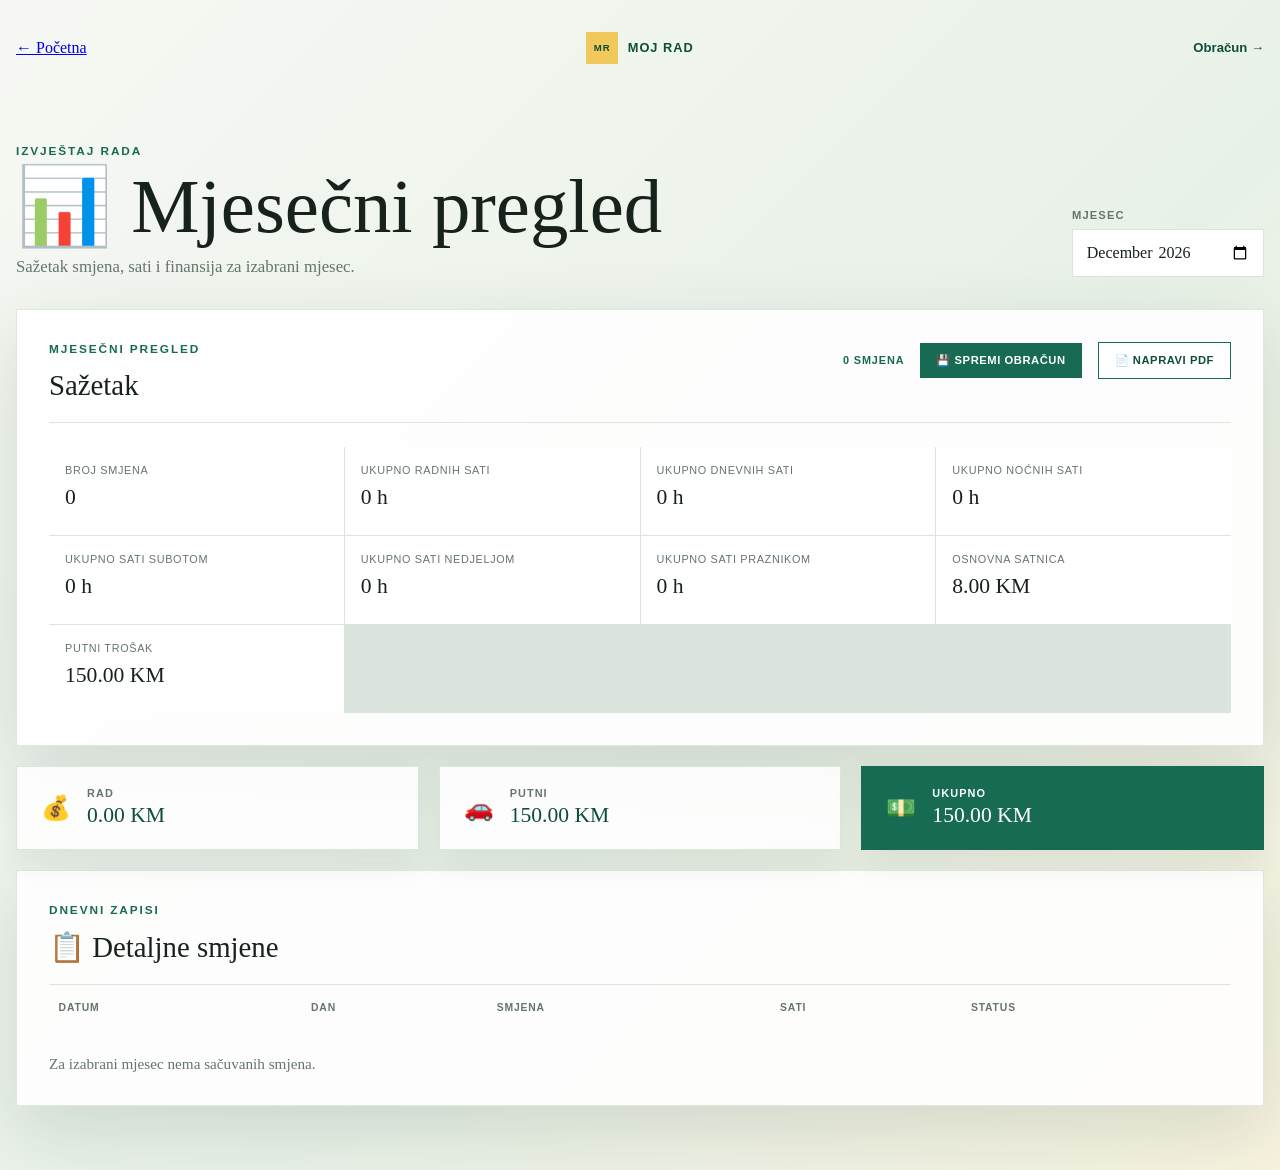
==== mjesecni-pregled/mjesecni-pregled.html @ 94fb5aa7 "Initial baseline before Smart unos implementation" ====
<!doctype html>
<html lang="bs">
<head>
  <meta charset="utf-8">
  <meta name="viewport" content="width=device-width, initial-scale=1">
  <meta name="description" content="Mjesečni pregled rada aplikacije Moj Rad">
  <title>Mjesečni pregled | Moj Rad</title>
  <link rel="stylesheet" href="../css/style.css">
  <link rel="stylesheet" href="mjesecni-pregled.css">
</head>
<body class="monthly-page">
  <main class="monthly-shell">
    <header class="monthly-topbar">
      <a class="back-link" href="../index.html" aria-label="Nazad na početnu stranicu">← <span>Početna</span></a>
      <div class="topbar-brand"><span class="brand-dot" aria-hidden="true">MR</span><span>Moj Rad</span></div>
      <a class="calculation-shortcut" href="../obracun/obracun.html">Obračun →</a>
    </header>

    <section class="monthly-heading" aria-labelledby="monthly-title">
      <div><p class="eyebrow">Izvještaj rada</p><h1 id="monthly-title">📊 Mjesečni pregled</h1><p>Sažetak smjena, sati i finansija za izabrani mjesec.</p></div>
      <label class="month-picker" for="month-select">Mjesec <input id="month-select" type="month"></label>
    </section>

    <section class="summary-card" aria-labelledby="summary-title">
      <div class="section-heading"><div><p class="eyebrow">Mjesečni pregled</p><h2 id="summary-title">Sažetak</h2></div><div class="summary-actions"><span id="shift-count"></span><button class="save-calculation" id="save-calculation" type="button">💾 Spremi obračun</button><button class="pdf-calculation" id="pdf-calculation" type="button">📄 Napravi PDF</button></div></div>
      <div class="summary-grid" id="summary-grid"></div>
    </section>

    <section class="finance-strip" aria-label="Brzi finansijski pregled">
      <article class="finance-card"><span aria-hidden="true">💰</span><div><p>Rad</p><strong id="work-total">0,00 KM</strong></div></article>
      <article class="finance-card"><span aria-hidden="true">🚗</span><div><p>Putni</p><strong id="travel-total">0,00 KM</strong></div></article>
      <article class="finance-card finance-total"><span aria-hidden="true">💵</span><div><p>Ukupno</p><strong id="payment-total">0,00 KM</strong></div></article>
    </section>

    <section class="details-card" aria-labelledby="details-title">
      <div class="section-heading"><div><p class="eyebrow">Dnevni zapisi</p><h2 id="details-title">📋 Detaljne smjene</h2></div></div>
      <div class="table-wrap"><table><thead><tr><th>Datum</th><th>Dan</th><th>Smjena</th><th>Sati</th><th>Status</th></tr></thead><tbody id="details-body"></tbody></table></div>
      <p class="empty-month" id="empty-month">Za izabrani mjesec nema sačuvanih smjena.</p>
    </section>
  </main>
  <dialog id="update-dialog" class="action-dialog">
    <p>Ovaj mjesec već postoji u Historiji. Želiš li ga ažurirati?</p>
    <div><button id="confirm-update" class="dialog-primary" type="button">Ažuriraj</button><button id="cancel-update" type="button">Odustani</button></div>
  </dialog>
  <script src="../praznici/praznici.js"></script>
  <script src="../podaci/smjene.js"></script>
  <script src="../podaci/obracun-konfiguracija.js"></script>
  <script src="../podaci/obracun-jezgro.js"></script>
  <script src="../podaci/historija.js"></script>
  <script src="mjesecni-pregled.js"></script>
</body>
</html>
---- css/style.css ----
:root {
  color-scheme: light;
  --ink: #17221d;
  --muted: #65756c;
  --paper: #f7f8f3;
  --panel: #ffffff;
  --green: #176b52;
  --green-dark: #0e4d3b;
  --yellow: #f0c95a;
  --line: #dce5dd;
  --shadow: 0 24px 70px rgba(23, 55, 40, 0.14);
}

* { box-sizing: border-box; }

html, body { min-height: 100%; }

body {
  margin: 0;
  background: var(--paper);
  color: var(--ink);
  font-family: Georgia, 'Times New Roman', serif;
}

button, a { font: inherit; }

.home-page {
  background:
    radial-gradient(circle at 14% 16%, rgba(240, 201, 90, 0.32), transparent 27rem),
    linear-gradient(135deg, #f7f8f3 0%, #e5f0e7 100%);
}

.home-shell {
  display: grid;
  min-height: 100vh;
  place-items: center;
  padding: 2rem;
}

.welcome-panel {
  width: min(100%, 34rem);
  padding: clamp(2.5rem, 8vw, 5rem) clamp(1.5rem, 7vw, 4.5rem);
  text-align: center;
  background: rgba(255, 255, 255, 0.82);
  border: 1px solid rgba(255, 255, 255, 0.9);
  box-shadow: var(--shadow);
  backdrop-filter: blur(10px);
}

.brand-mark {
  display: grid;
  width: 3.5rem;
  height: 3.5rem;
  margin: 0 auto 2.5rem;
  place-items: center;
  background: var(--yellow);
  color: var(--green-dark);
  font: 700 1rem/1 Arial, sans-serif;
  letter-spacing: 0.08em;
}

.eyebrow {
  margin: 0 0 0.8rem;
  color: var(--green);
  font: 700 0.74rem/1.2 Arial, sans-serif;
  letter-spacing: 0.16em;
  text-transform: uppercase;
}

h1, h2, p { margin-top: 0; }

h1 {
  margin-bottom: 0.6rem;
  font-size: clamp(3.2rem, 12vw, 5.6rem);
  line-height: 0.95;
  font-weight: 400;
}

.subtitle {
  margin-bottom: 2.8rem;
  color: var(--muted);
  font-size: 1.15rem;
}

.menu-button {
  min-width: 13rem;
  padding: 1rem 1.4rem;
  border: 0;
  background: var(--green);
  color: white;
  cursor: pointer;
  font: 700 0.9rem/1 Arial, sans-serif;
  letter-spacing: 0.08em;
  transition: background 160ms ease, transform 160ms ease;
}

.menu-button:hover, .menu-button:focus-visible { background: var(--green-dark); }
.menu-button:active { transform: translateY(2px); }

.menu-backdrop {
  position: fixed;
  inset: 0;
  background: rgba(14, 35, 27, 0.35);
}

.app-menu {
  position: fixed;
  top: 0;
  right: 0;
  width: min(100%, 25rem);
  min-height: 100vh;
  padding: 2rem;
  background: var(--panel);
  box-shadow: -18px 0 48px rgba(23, 55, 40, 0.16);
  animation: slide-in 180ms ease-out;
}

.menu-header {
  display: flex;
  align-items: flex-start;
  justify-content: space-between;
  gap: 1rem;
  padding-bottom: 2rem;
  border-bottom: 1px solid var(--line);
}

h2 { margin-bottom: 0; font-size: 2rem; font-weight: 400; }

.icon-button {
  width: 2.5rem;
  height: 2.5rem;
  border: 1px solid var(--line);
  background: transparent;
  color: var(--ink);
  cursor: pointer;
  font: 400 1.7rem/1 Arial, sans-serif;
}

nav { display: grid; gap: 0.65rem; padding-top: 1.5rem; }

.menu-link {
  display: flex;
  align-items: center;
  gap: 0.8rem;
  padding: 1rem;
  color: var(--ink);
  text-decoration: none;
  font-size: 1.05rem;
  transition: background 160ms ease, color 160ms ease;
}

.menu-link:hover, .menu-link:focus-visible { background: #edf4ed; color: var(--green-dark); }
.menu-link-muted { color: var(--muted); }

@keyframes slide-in { from { transform: translateX(2rem); opacity: 0; } to { transform: translateX(0); opacity: 1; } }

@media (max-width: 30rem) {
  .home-shell { padding: 1rem; }
  .welcome-panel { padding-top: 3rem; padding-bottom: 3rem; }
  .app-menu { padding: 1.5rem; }
}
---- mjesecni-pregled/mjesecni-pregled.css ----
.monthly-page { min-height: 100vh; background: linear-gradient(135deg, #f7f8f3 0%, #e8f1e8 58%, #f8f3df 100%); }
.monthly-shell { width: min(100% - 2rem, 78rem); margin: 0 auto; padding: 1.5rem 0 4rem; }
.monthly-topbar { display: flex; align-items: center; justify-content: space-between; min-height: 3rem; }
.topbar-brand { display: flex; align-items: center; gap: 0.6rem; color: var(--green-dark); font: 700 0.8rem/1 Arial, sans-serif; letter-spacing: 0.08em; text-transform: uppercase; }
.brand-dot { display: grid; width: 2rem; height: 2rem; place-items: center; background: var(--yellow); font-size: 0.6rem; }
.calculation-shortcut { color: var(--green-dark); font: 700 0.82rem/1 Arial, sans-serif; text-decoration: none; }
.calculation-shortcut:hover, .calculation-shortcut:focus-visible { color: var(--green); text-decoration: underline; }
.monthly-heading { display: flex; align-items: end; justify-content: space-between; gap: 2rem; margin: 4.5rem 0 2rem; }
.monthly-heading h1 { margin-bottom: 0.8rem; font-size: clamp(2.7rem, 7vw, 4.8rem); }
.monthly-heading p:last-child { margin-bottom: 0; color: var(--muted); font-size: 1.05rem; }
.month-picker { display: grid; gap: 0.5rem; min-width: 12rem; color: var(--muted); font: 700 0.7rem/1 Arial, sans-serif; letter-spacing: 0.1em; text-transform: uppercase; }
.month-picker input { padding: 0.8rem; border: 1px solid var(--line); border-radius: 0; background: white; color: var(--ink); font: 1rem Georgia, 'Times New Roman', serif; }
.summary-card, .details-card { background: rgba(255, 255, 255, 0.88); border: 1px solid rgba(220, 229, 221, 0.9); box-shadow: var(--shadow); }
.summary-card { padding: 2rem; }
.section-heading { display: flex; align-items: start; justify-content: space-between; gap: 1rem; padding-bottom: 1.25rem; border-bottom: 1px solid var(--line); }
.section-heading h2 { margin: 0; font-size: 1.8rem; font-weight: 400; }
#shift-count { color: var(--green); font: 700 0.68rem/1.2 Arial, sans-serif; letter-spacing: 0.08em; text-transform: uppercase; }
.summary-actions { display: flex; align-items: center; gap: 1rem; }
.save-calculation { padding: 0.75rem 1rem; border: 0; background: var(--green); color: white; cursor: pointer; font: 700 0.7rem/1 Arial, sans-serif; letter-spacing: 0.05em; text-transform: uppercase; }
.save-calculation:hover, .save-calculation:focus-visible { background: var(--green-dark); }
.pdf-calculation { padding: 0.75rem 1rem; border: 1px solid var(--green); background: white; color: var(--green-dark); cursor: pointer; font: 700 0.7rem/1 Arial, sans-serif; letter-spacing: 0.05em; text-transform: uppercase; }
.pdf-calculation:hover, .pdf-calculation:focus-visible { background: #f1f8f1; }
.action-dialog { border: 0; padding: 1.5rem; color: var(--ink); box-shadow: var(--shadow); }
.action-dialog::backdrop { background: rgba(14,35,27,.4); }
.action-dialog p { margin: 0 0 1.2rem; font-size: 1rem; }
.action-dialog div { display: flex; gap: .6rem; justify-content: flex-end; }
.action-dialog button { padding: .7rem .9rem; border: 1px solid var(--line); background: white; color: var(--ink); cursor: pointer; font: 700 .7rem/1 Arial, sans-serif; text-transform: uppercase; }
.action-dialog .dialog-primary { border-color: var(--green); background: var(--green); color: white; }
.summary-grid { display: grid; grid-template-columns: repeat(4, 1fr); gap: 1px; margin-top: 1.5rem; background: var(--line); }
.summary-item { min-height: 5.5rem; padding: 1rem; background: white; }
.summary-item span { display: block; color: var(--muted); font: 0.68rem/1.3 Arial, sans-serif; letter-spacing: 0.06em; text-transform: uppercase; }
.summary-item strong { display: block; margin-top: 0.55rem; color: var(--ink); font: 1.35rem/1.1 Georgia, 'Times New Roman', serif; }
.finance-strip { display: grid; grid-template-columns: repeat(3, 1fr); gap: 1.25rem; margin-top: 1.25rem; }
.finance-card { display: flex; align-items: center; gap: 1rem; padding: 1.3rem 1.5rem; background: rgba(255, 255, 255, 0.88); border: 1px solid var(--line); box-shadow: 0 12px 32px rgba(23, 55, 40, 0.08); }
.finance-card > span { font-size: 1.5rem; }
.finance-card p { margin: 0 0 0.35rem; color: var(--muted); font: 700 0.68rem/1 Arial, sans-serif; letter-spacing: 0.1em; text-transform: uppercase; }
.finance-card strong { color: var(--green-dark); font: 1.35rem/1.1 Georgia, 'Times New Roman', serif; }
.finance-total { background: var(--green); border-color: var(--green); }
.finance-total p, .finance-total strong { color: white; }
.details-card { margin-top: 1.25rem; padding: 2rem; }
.table-wrap { overflow-x: auto; }
table { width: 100%; border-collapse: collapse; font: 0.86rem/1.35 Arial, sans-serif; }
th { padding: 1rem 0.6rem; color: var(--muted); font-size: 0.65rem; letter-spacing: 0.08em; text-align: left; text-transform: uppercase; white-space: nowrap; }
td { padding: 1rem 0.6rem; border-top: 1px solid var(--line); }
td:first-child { font-weight: 700; white-space: nowrap; }
.status { color: var(--green-dark); font-weight: 700; }
.status.weekend { color: #a14c32; }
.status.holiday { color: #a14c32; }
.holiday-row { background: #fff8ef; }
.empty-month { margin: 1.5rem 0 0; color: var(--muted); font-size: 0.95rem; }
@media (max-width: 55rem) { .summary-grid { grid-template-columns: repeat(2, 1fr); } }
@media (max-width: 42rem) { .monthly-shell { width: min(100% - 1rem, 78rem); padding-top: 0.8rem; } .monthly-heading { display: grid; margin-top: 3rem; } .finance-strip { grid-template-columns: 1fr; } .summary-card, .details-card { padding: 1.25rem; } .summary-actions { align-items: flex-end; flex-direction: column; gap: 0.6rem; } .save-calculation { width: 100%; } .back-link span { display: none; } }
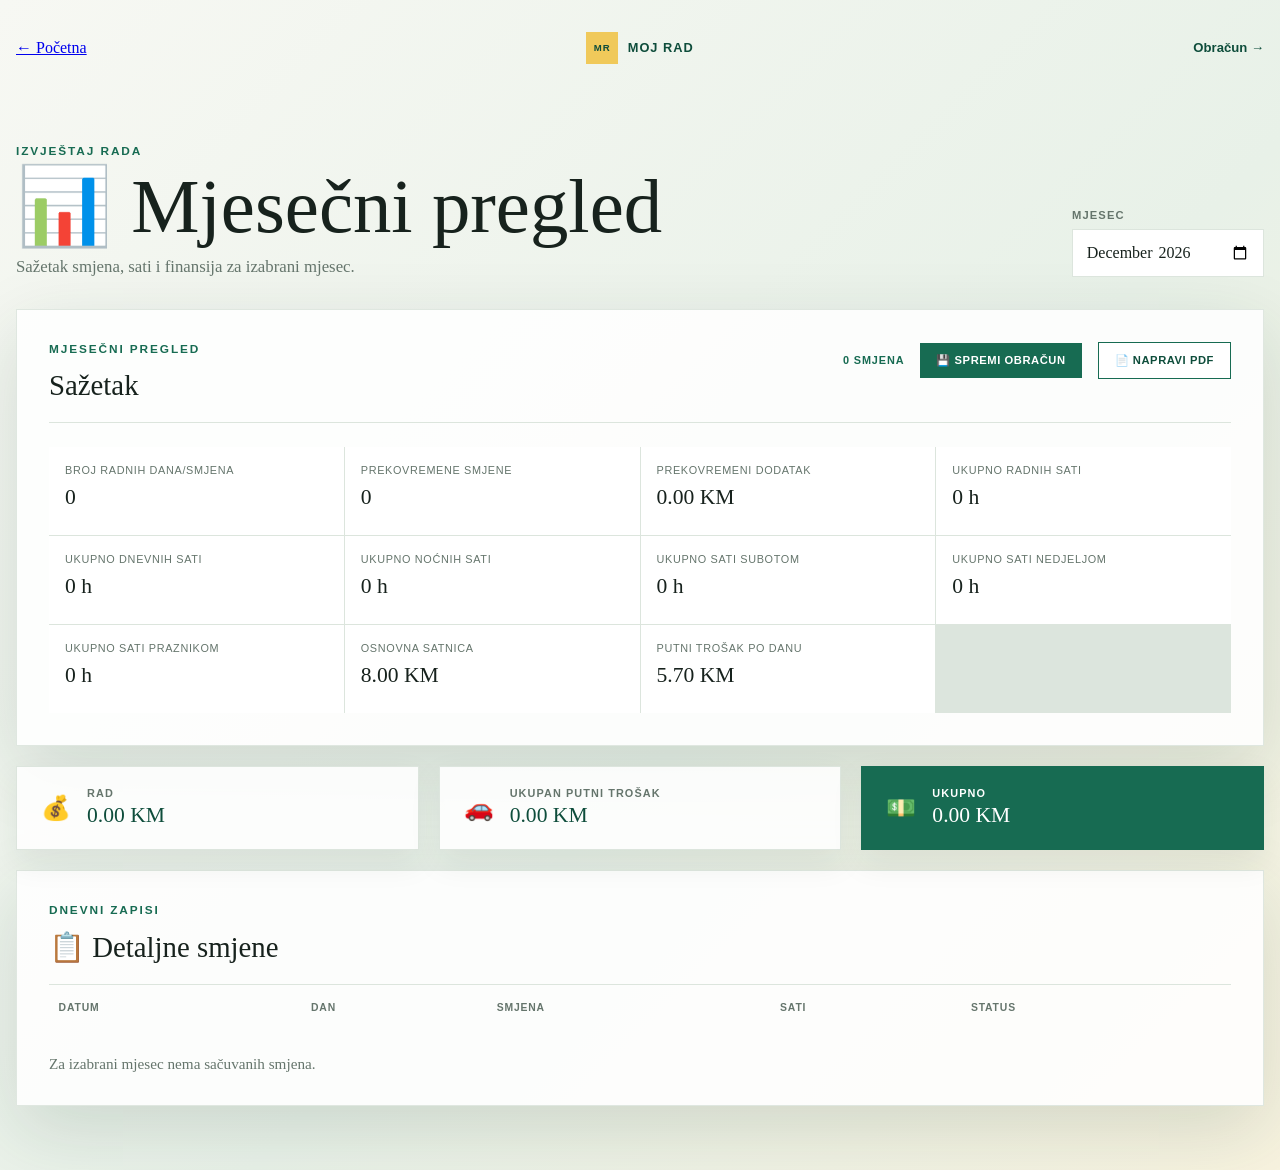
==== commit 571751ac: "Dodana podrška za prekovremeni rad i putni trošak" ====
--- a/mjesecni-pregled/mjesecni-pregled.html
+++ b/mjesecni-pregled/mjesecni-pregled.html
@@ -28,7 +28,7 @@
 
     <section class="finance-strip" aria-label="Brzi finansijski pregled">
       <article class="finance-card"><span aria-hidden="true">💰</span><div><p>Rad</p><strong id="work-total">0,00 KM</strong></div></article>
-      <article class="finance-card"><span aria-hidden="true">🚗</span><div><p>Putni</p><strong id="travel-total">0,00 KM</strong></div></article>
+      <article class="finance-card"><span aria-hidden="true">🚗</span><div><p>Ukupan putni trošak</p><strong id="travel-total">0,00 KM</strong></div></article>
       <article class="finance-card finance-total"><span aria-hidden="true">💵</span><div><p>Ukupno</p><strong id="payment-total">0,00 KM</strong></div></article>
     </section>
 
